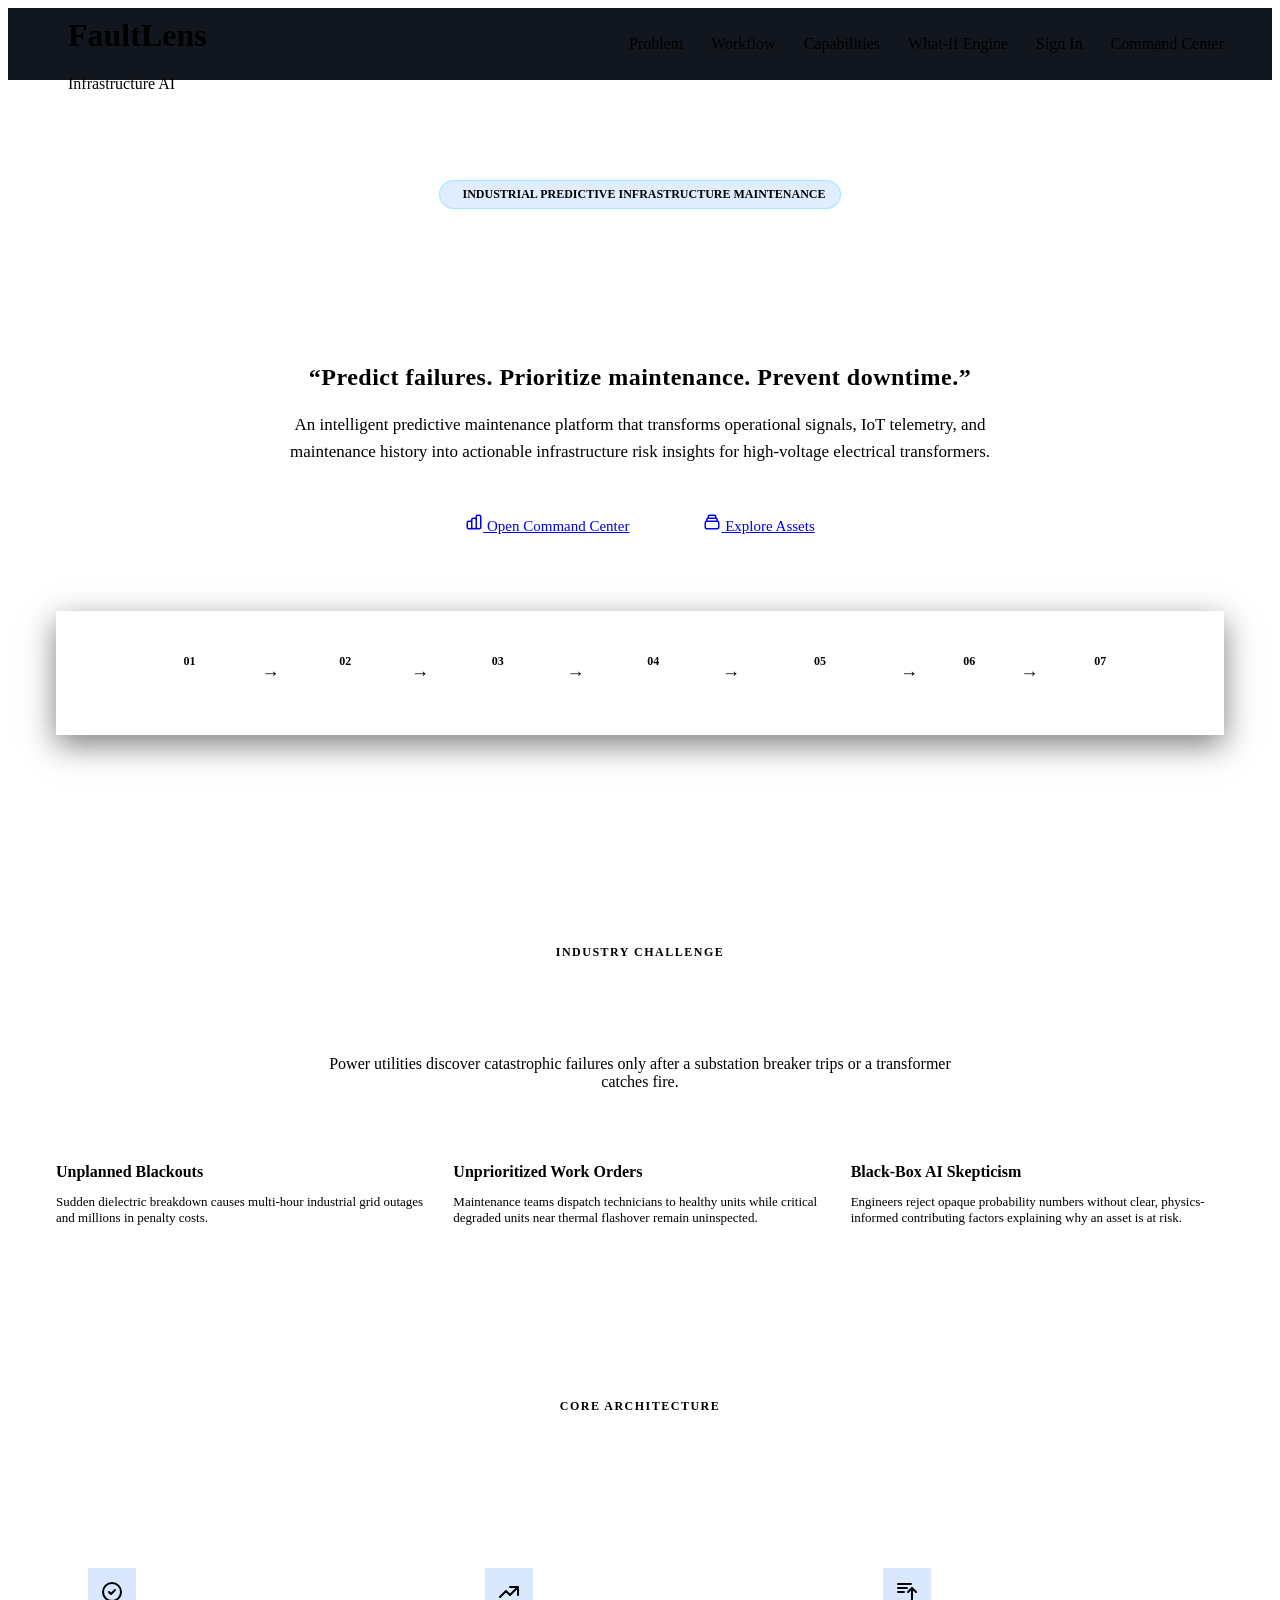
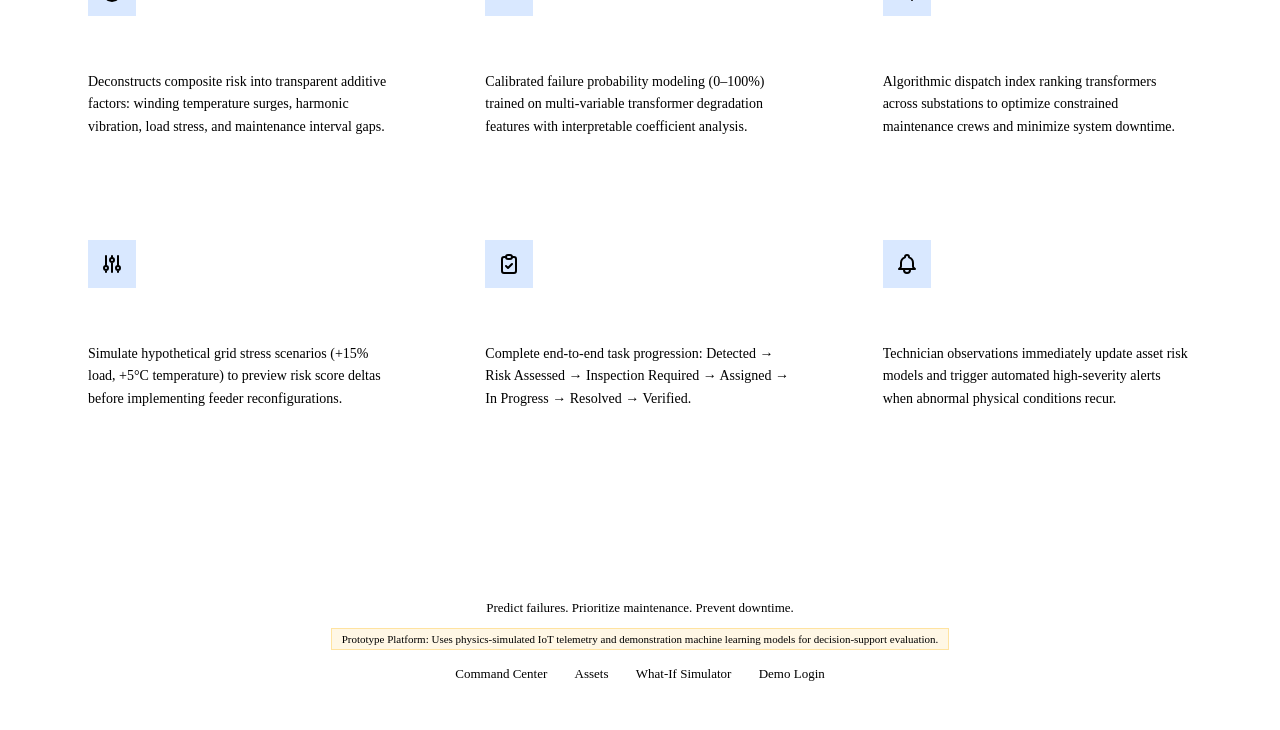
==== frontend/index.html @ 2da43760 "feat(frontend): build industrial AI dark operations center with zero-dependency SVG charts and vanil" ====
<!DOCTYPE html>
<html lang="en">
<head>
  <meta charset="UTF-8">
  <meta name="viewport" content="width=device-width, initial-scale=1.0">
  <title>FaultLens | Predictive Infrastructure Maintenance Platform</title>
  <link rel="stylesheet" href="/css/style.css">
  <style>
    /* Landing page specific styling */
    .landing-nav {
      height: 72px;
      display: flex;
      align-items: center;
      justify-content: space-between;
      padding: 0 48px;
      border-bottom: 1px solid var(--border-dim);
      background: rgba(6, 10, 18, 0.95);
      position: sticky;
      top: 0;
      z-index: 200;
      backdrop-filter: blur(8px);
    }
    .landing-nav-links {
      display: flex;
      align-items: center;
      gap: 28px;
    }
    .landing-nav-links a {
      color: var(--text-secondary);
      text-decoration: none;
      font-weight: 500;
      transition: color var(--transition-fast);
    }
    .landing-nav-links a:hover {
      color: var(--accent-cyan);
    }
    .hero-section {
      padding: 100px 48px 80px;
      max-width: 1200px;
      margin: 0 auto;
      text-align: center;
      position: relative;
    }
    .hero-badge {
      display: inline-flex;
      align-items: center;
      gap: 8px;
      padding: 6px 14px;
      border-radius: 20px;
      background: rgba(0, 102, 255, 0.12);
      border: 1px solid rgba(0, 229, 255, 0.3);
      color: var(--accent-cyan);
      font-family: var(--font-mono);
      font-size: 12px;
      font-weight: 700;
      text-transform: uppercase;
      margin-bottom: 24px;
      box-shadow: var(--glow-cyan);
    }
    .hero-title {
      font-size: 56px;
      font-weight: 900;
      letter-spacing: -1px;
      line-height: 1.15;
      margin-bottom: 20px;
      background: linear-gradient(135deg, #ffffff 40%, var(--accent-cyan) 100%);
      -webkit-background-clip: text;
      -webkit-text-fill-color: transparent;
    }
    .hero-tagline {
      font-size: 24px;
      font-weight: 600;
      color: var(--accent-cyan);
      margin-bottom: 20px;
      letter-spacing: 0.5px;
    }
    .hero-desc {
      font-size: 17px;
      color: var(--text-secondary);
      max-width: 780px;
      margin: 0 auto 36px;
      line-height: 1.6;
    }
    .hero-actions {
      display: flex;
      align-items: center;
      justify-content: center;
      gap: 18px;
      margin-bottom: 64px;
    }
    .workflow-flow {
      display: flex;
      align-items: center;
      justify-content: center;
      gap: 16px;
      flex-wrap: wrap;
      margin: 50px 0;
      padding: 24px;
      background: var(--bg-card);
      border: 1px solid var(--border-bright);
      border-radius: var(--radius-lg);
      box-shadow: 0 10px 30px rgba(0,0,0,0.5);
    }
    .flow-step {
      display: flex;
      flex-direction: column;
      align-items: center;
      gap: 8px;
      padding: 12px 20px;
    }
    .flow-step-num {
      width: 28px;
      height: 28px;
      border-radius: 50%;
      background: var(--bg-tertiary);
      border: 1px solid var(--accent-blue);
      color: var(--accent-cyan);
      display: flex;
      align-items: center;
      justify-content: center;
      font-family: var(--font-mono);
      font-size: 12px;
      font-weight: 700;
    }
    .flow-step-name {
      font-weight: 700;
      font-size: 13px;
      letter-spacing: 1px;
      color: #ffffff;
      text-transform: uppercase;
    }
    .flow-arrow {
      color: var(--accent-cyan);
      font-size: 18px;
      font-weight: bold;
    }
    .section-container {
      max-width: 1200px;
      margin: 0 auto;
      padding: 80px 48px;
    }
    .section-header {
      text-align: center;
      margin-bottom: 56px;
    }
    .section-tag {
      color: var(--accent-cyan);
      font-family: var(--font-mono);
      font-size: 12px;
      font-weight: 700;
      letter-spacing: 1.5px;
      text-transform: uppercase;
      margin-bottom: 8px;
    }
    .section-heading {
      font-size: 34px;
      font-weight: 800;
      color: #ffffff;
    }
    .grid-3 {
      display: grid;
      grid-template-columns: repeat(auto-fit, minmax(320px, 1fr));
      gap: 24px;
    }
    .feature-card {
      background: var(--bg-card);
      border: 1px solid var(--border-dim);
      border-radius: var(--radius-lg);
      padding: 32px;
      transition: all var(--transition-normal);
    }
    .feature-card:hover {
      border-color: var(--accent-cyan);
      transform: translateY(-4px);
      box-shadow: 0 12px 24px rgba(0,0,0,0.5), var(--glow-cyan);
    }
    .feature-icon {
      width: 48px;
      height: 48px;
      border-radius: var(--radius-md);
      background: rgba(0, 102, 255, 0.15);
      border: 1px solid var(--accent-blue);
      display: flex;
      align-items: center;
      justify-content: center;
      margin-bottom: 20px;
      color: var(--accent-cyan);
    }
    .feature-title {
      font-size: 18px;
      font-weight: 700;
      color: #ffffff;
      margin-bottom: 12px;
    }
    .feature-desc {
      color: var(--text-secondary);
      font-size: 14px;
      line-height: 1.6;
    }
    .landing-footer {
      border-top: 1px solid var(--border-dim);
      padding: 40px 48px;
      text-align: center;
      color: var(--text-muted);
      font-size: 13px;
      background: var(--bg-secondary);
    }
    .badge-disclaimer {
      display: inline-block;
      margin-top: 12px;
      padding: 4px 10px;
      border-radius: var(--radius-sm);
      background: rgba(255, 179, 0, 0.1);
      border: 1px solid rgba(255, 179, 0, 0.3);
      color: var(--status-moderate);
      font-size: 11px;
    }
  </style>
</head>
<body>

  <!-- Top Navigation -->
  <header class="landing-nav">
    <div style="display: flex; align-items: center; gap: 12px;">
      <div class="brand-icon">
        <svg viewBox="0 0 24 24"><path stroke-linecap="round" stroke-linejoin="round" stroke-width="2" d="M13 10V3L4 14h7v7l9-11h-7z"/></svg>
      </div>
      <div class="brand-text">
        <h1>FaultLens</h1>
        <div class="subtag">Infrastructure AI</div>
      </div>
    </div>
    <nav class="landing-nav-links">
      <a href="#problem">Problem</a>
      <a href="#workflow">Workflow</a>
      <a href="#capabilities">Capabilities</a>
      <a href="#simulation">What-If Engine</a>
      <a href="/login.html" class="btn btn-outline btn-sm">Sign In</a>
      <a href="/dashboard.html" class="btn btn-cyan btn-sm">Command Center</a>
    </nav>
  </header>

  <!-- Hero Section -->
  <section class="hero-section">
    <div class="hero-badge">
      <span class="pulse-dot"></span>
      Industrial Predictive Infrastructure Maintenance
    </div>
    <h1 class="hero-title">FAULTLENS</h1>
    <div class="hero-tagline">“Predict failures. Prioritize maintenance. Prevent downtime.”</div>
    <p class="hero-desc">
      An intelligent predictive maintenance platform that transforms operational signals, IoT telemetry, and maintenance history into actionable infrastructure risk insights for high-voltage electrical transformers.
    </p>
    <div class="hero-actions">
      <a href="/dashboard.html" class="btn btn-primary" style="padding: 12px 28px; font-size: 15px;">
        <svg style="width:18px;height:18px;" viewBox="0 0 24 24" fill="none" stroke="currentColor"><path stroke-linecap="round" stroke-linejoin="round" stroke-width="2" d="M9 19v-6a2 2 0 00-2-2H5a2 2 0 00-2 2v6a2 2 0 002 2h2a2 2 0 002-2zm0 0V9a2 2 0 012-2h2a2 2 0 012 2v10m-6 0a2 2 0 002 2h2a2 2 0 002-2m0 0V5a2 2 0 012-2h2a2 2 0 012 2v14a2 2 0 01-2 2h-2a2 2 0 01-2-2z"/></svg>
        Open Command Center
      </a>
      <a href="/assets.html" class="btn btn-outline" style="padding: 12px 28px; font-size: 15px;">
        <svg style="width:18px;height:18px;" viewBox="0 0 24 24" fill="none" stroke="currentColor"><path stroke-linecap="round" stroke-linejoin="round" stroke-width="2" d="M19 11H5m14 0a2 2 0 012 2v6a2 2 0 01-2 2H5a2 2 0 01-2-2v-6a2 2 0 012-2m14 0V9a2 2 0 00-2-2M5 11V9a2 2 0 012-2m0 0V5a2 2 0 012-2h6a2 2 0 012 2v2M7 7h10"/></svg>
        Explore Assets
      </a>
    </div>

    <!-- The 7-Stage Industrial Workflow -->
    <div class="workflow-flow" id="workflow">
      <div class="flow-step">
        <div class="flow-step-num">01</div>
        <div class="flow-step-name">Monitor</div>
      </div>
      <div class="flow-arrow">→</div>
      <div class="flow-step">
        <div class="flow-step-num">02</div>
        <div class="flow-step-name">Detect</div>
      </div>
      <div class="flow-arrow">→</div>
      <div class="flow-step">
        <div class="flow-step-num">03</div>
        <div class="flow-step-name">Predict</div>
      </div>
      <div class="flow-arrow">→</div>
      <div class="flow-step">
        <div class="flow-step-num">04</div>
        <div class="flow-step-name">Explain</div>
      </div>
      <div class="flow-arrow">→</div>
      <div class="flow-step">
        <div class="flow-step-num">05</div>
        <div class="flow-step-name">Prioritize</div>
      </div>
      <div class="flow-arrow">→</div>
      <div class="flow-step">
        <div class="flow-step-num">06</div>
        <div class="flow-step-name">Act</div>
      </div>
      <div class="flow-arrow">→</div>
      <div class="flow-step">
        <div class="flow-step-num">07</div>
        <div class="flow-step-name">Track</div>
      </div>
    </div>
  </section>

  <!-- Problem Section -->
  <section class="section-container" id="problem" style="background: var(--bg-secondary); border-top: 1px solid var(--border-dim); border-bottom: 1px solid var(--border-dim);">
    <div class="section-header">
      <div class="section-tag">Industry Challenge</div>
      <h2 class="section-heading">The Cost of Reactive Infrastructure Maintenance</h2>
      <p style="color: var(--text-secondary); max-width: 650px; margin: 12px auto 0;">
        Power utilities discover catastrophic failures only after a substation breaker trips or a transformer catches fire.
      </p>
    </div>
    <div class="grid-3">
      <div class="card">
        <h3 style="color: var(--status-critical); font-size: 16px; margin-bottom: 8px;">Unplanned Blackouts</h3>
        <p style="color: var(--text-secondary); font-size: 13px;">Sudden dielectric breakdown causes multi-hour industrial grid outages and millions in penalty costs.</p>
      </div>
      <div class="card">
        <h3 style="color: var(--status-high); font-size: 16px; margin-bottom: 8px;">Unprioritized Work Orders</h3>
        <p style="color: var(--text-secondary); font-size: 13px;">Maintenance teams dispatch technicians to healthy units while critical degraded units near thermal flashover remain uninspected.</p>
      </div>
      <div class="card">
        <h3 style="color: var(--status-moderate); font-size: 16px; margin-bottom: 8px;">Black-Box AI Skepticism</h3>
        <p style="color: var(--text-secondary); font-size: 13px;">Engineers reject opaque probability numbers without clear, physics-informed contributing factors explaining why an asset is at risk.</p>
      </div>
    </div>
  </section>

  <!-- Core Capabilities -->
  <section class="section-container" id="capabilities">
    <div class="section-header">
      <div class="section-tag">Core Architecture</div>
      <h2 class="section-heading">Engineered for Industrial Decision Support</h2>
    </div>
    <div class="grid-3">
      <div class="feature-card">
        <div class="feature-icon">
          <svg style="width:24px;height:24px;" viewBox="0 0 24 24" fill="none" stroke="currentColor"><path stroke-linecap="round" stroke-linejoin="round" stroke-width="2" d="M9 12l2 2 4-4m6 2a9 9 0 11-18 0 9 9 0 0118 0z"/></svg>
        </div>
        <h3 class="feature-title">Explainable Risk Scoring</h3>
        <p class="feature-desc">Deconstructs composite risk into transparent additive factors: winding temperature surges, harmonic vibration, load stress, and maintenance interval gaps.</p>
      </div>

      <div class="feature-card">
        <div class="feature-icon">
          <svg style="width:24px;height:24px;" viewBox="0 0 24 24" fill="none" stroke="currentColor"><path stroke-linecap="round" stroke-linejoin="round" stroke-width="2" d="M13 7h8m0 0v8m0-8l-8 8-4-4-6 6"/></svg>
        </div>
        <h3 class="feature-title">Machine Learning Prediction</h3>
        <p class="feature-desc">Calibrated failure probability modeling (0–100%) trained on multi-variable transformer degradation features with interpretable coefficient analysis.</p>
      </div>

      <div class="feature-card">
        <div class="feature-icon">
          <svg style="width:24px;height:24px;" viewBox="0 0 24 24" fill="none" stroke="currentColor"><path stroke-linecap="round" stroke-linejoin="round" stroke-width="2" d="M3 4h13M3 8h9m-9 4h6m4 0l4-4m0 0l4 4m-4-4v12"/></svg>
        </div>
        <h3 class="feature-title">Resource Prioritization</h3>
        <p class="feature-desc">Algorithmic dispatch index ranking transformers across substations to optimize constrained maintenance crews and minimize system downtime.</p>
      </div>

      <div class="feature-card">
        <div class="feature-icon">
          <svg style="width:24px;height:24px;" viewBox="0 0 24 24" fill="none" stroke="currentColor"><path stroke-linecap="round" stroke-linejoin="round" stroke-width="2" d="M12 6V4m0 2a2 2 0 100 4m0-4a2 2 0 110 4m-6 8a2 2 0 100-4m0 4a2 2 0 110-4m0 4v2m0-6V4m6 6v10m6-2a2 2 0 100-4m0 4a2 2 0 110-4m0 4v2m0-6V4"/></svg>
        </div>
        <h3 class="feature-title" id="simulation">What-If Scenario Simulator</h3>
        <p class="feature-desc">Simulate hypothetical grid stress scenarios (+15% load, +5°C temperature) to preview risk score deltas before implementing feeder reconfigurations.</p>
      </div>

      <div class="feature-card">
        <div class="feature-icon">
          <svg style="width:24px;height:24px;" viewBox="0 0 24 24" fill="none" stroke="currentColor"><path stroke-linecap="round" stroke-linejoin="round" stroke-width="2" d="M9 5H7a2 2 0 00-2 2v12a2 2 0 002 2h10a2 2 0 002-2V7a2 2 0 00-2-2h-2M9 5a2 2 0 002 2h2a2 2 0 002-2M9 5a2 2 0 012-2h2a2 2 0 012 2m-6 9l2 2 4-4"/></svg>
        </div>
        <h3 class="feature-title">7-Stage Action Tracker</h3>
        <p class="feature-desc">Complete end-to-end task progression: Detected → Risk Assessed → Inspection Required → Assigned → In Progress → Resolved → Verified.</p>
      </div>

      <div class="feature-card">
        <div class="feature-icon">
          <svg style="width:24px;height:24px;" viewBox="0 0 24 24" fill="none" stroke="currentColor"><path stroke-linecap="round" stroke-linejoin="round" stroke-width="2" d="M15 17h5l-1.405-1.405A2.032 2.032 0 0118 14.158V11a6.002 6.002 0 00-4-5.659V5a2 2 0 10-4 0v.341C7.67 6.165 6 8.388 6 11v3.159c0 .538-.214 1.055-.595 1.436L4 17h5m6 0v1a3 3 0 11-6 0v-1m6 0H9"/></svg>
        </div>
        <h3 class="feature-title">Field Incident Escalation</h3>
        <p class="feature-desc">Technician observations immediately update asset risk models and trigger automated high-severity alerts when abnormal physical conditions recur.</p>
      </div>
    </div>
  </section>

  <!-- Footer with Honest AI Disclaimer -->
  <footer class="landing-footer">
    <div style="font-weight: 700; color: #ffffff; letter-spacing: 1px; margin-bottom: 8px;">FAULTLENS OPERATIONS PLATFORM</div>
    <div>Predict failures. Prioritize maintenance. Prevent downtime.</div>
    <div class="badge-disclaimer">
      Prototype Platform: Uses physics-simulated IoT telemetry and demonstration machine learning models for decision-support evaluation.
    </div>
    <div style="margin-top: 16px;">
      <a href="/dashboard.html" style="color: var(--accent-cyan); text-decoration: none; margin: 0 12px;">Command Center</a>
      <a href="/assets.html" style="color: var(--accent-cyan); text-decoration: none; margin: 0 12px;">Assets</a>
      <a href="/simulation.html" style="color: var(--accent-cyan); text-decoration: none; margin: 0 12px;">What-If Simulator</a>
      <a href="/login.html" style="color: var(--accent-cyan); text-decoration: none; margin: 0 12px;">Demo Login</a>
    </div>
  </footer>

  <script src="/js/api.js"></script>
</body>
</html>
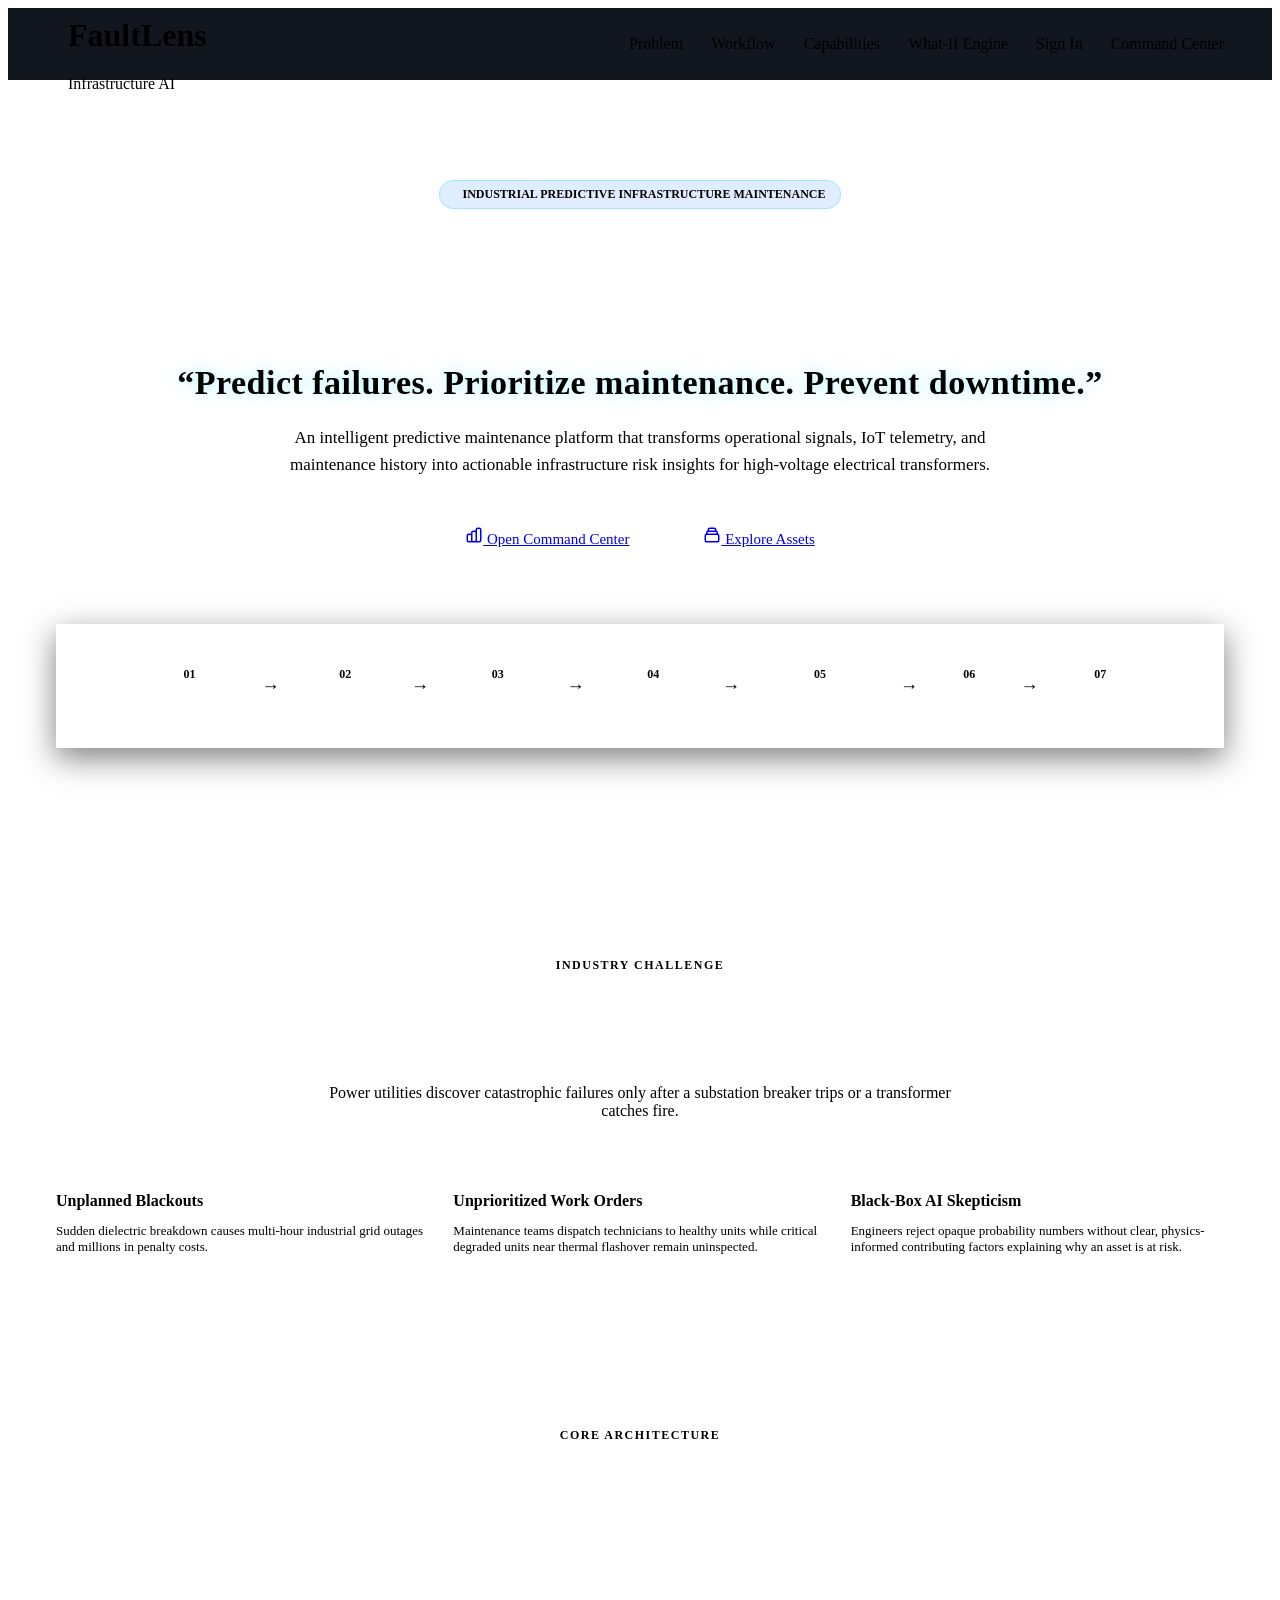
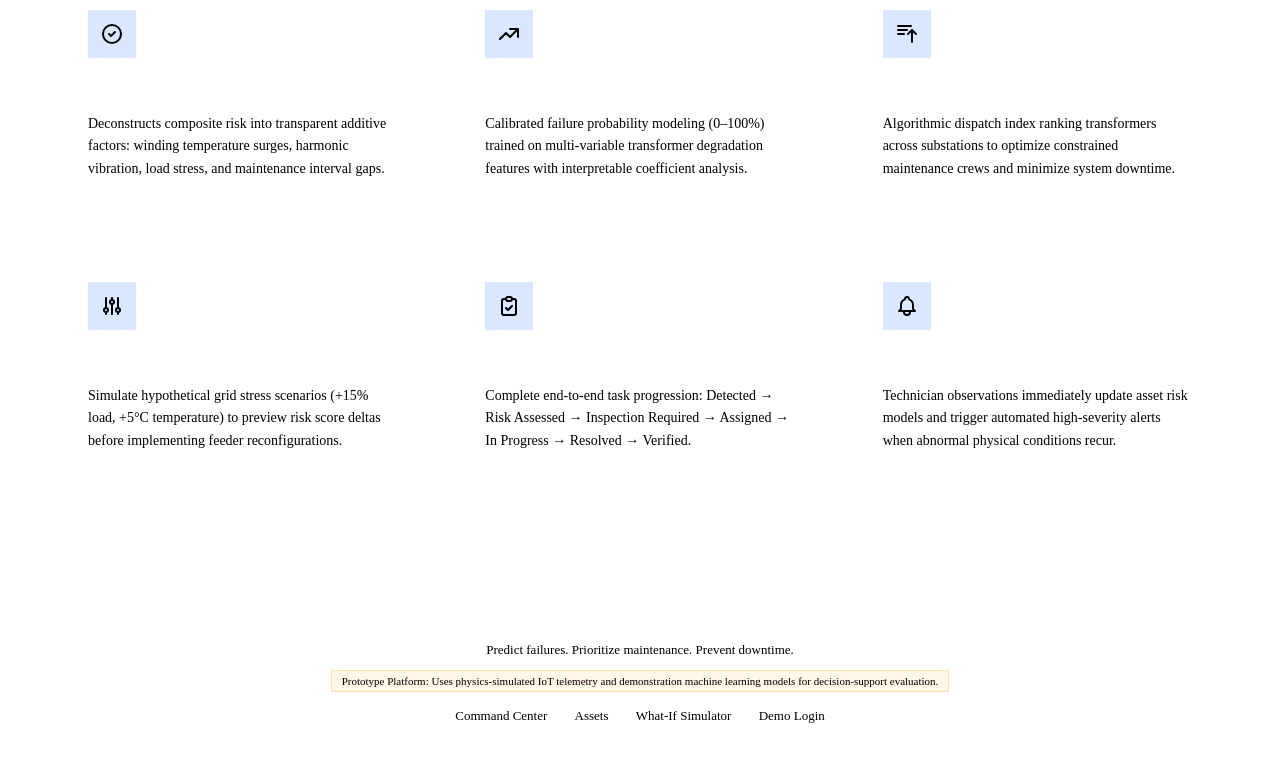
==== commit 125f599d: "fix(deploy): resolve Vercel 500 error, add db cleanup endpoint, enhance empty state UX, and update s" ====
--- a/frontend/index.html
+++ b/frontend/index.html
@@ -68,11 +68,13 @@
       -webkit-text-fill-color: transparent;
     }
     .hero-tagline {
-      font-size: 24px;
-      font-weight: 600;
-      color: var(--accent-cyan);
-      margin-bottom: 20px;
+      font-family: var(--font-script);
+      font-size: 34px;
+      font-weight: 700;
+      color: var(--accent-cyan);
+      margin-bottom: 22px;
       letter-spacing: 0.5px;
+      text-shadow: 0 0 16px rgba(0, 229, 255, 0.35);
     }
     .hero-desc {
       font-size: 17px;
@@ -153,9 +155,12 @@
       margin-bottom: 8px;
     }
     .section-heading {
-      font-size: 34px;
-      font-weight: 800;
+      font-family: var(--font-script);
+      font-size: 38px;
+      font-weight: 700;
       color: #ffffff;
+      letter-spacing: 0.5px;
+      line-height: 1.25;
     }
     .grid-3 {
       display: grid;
